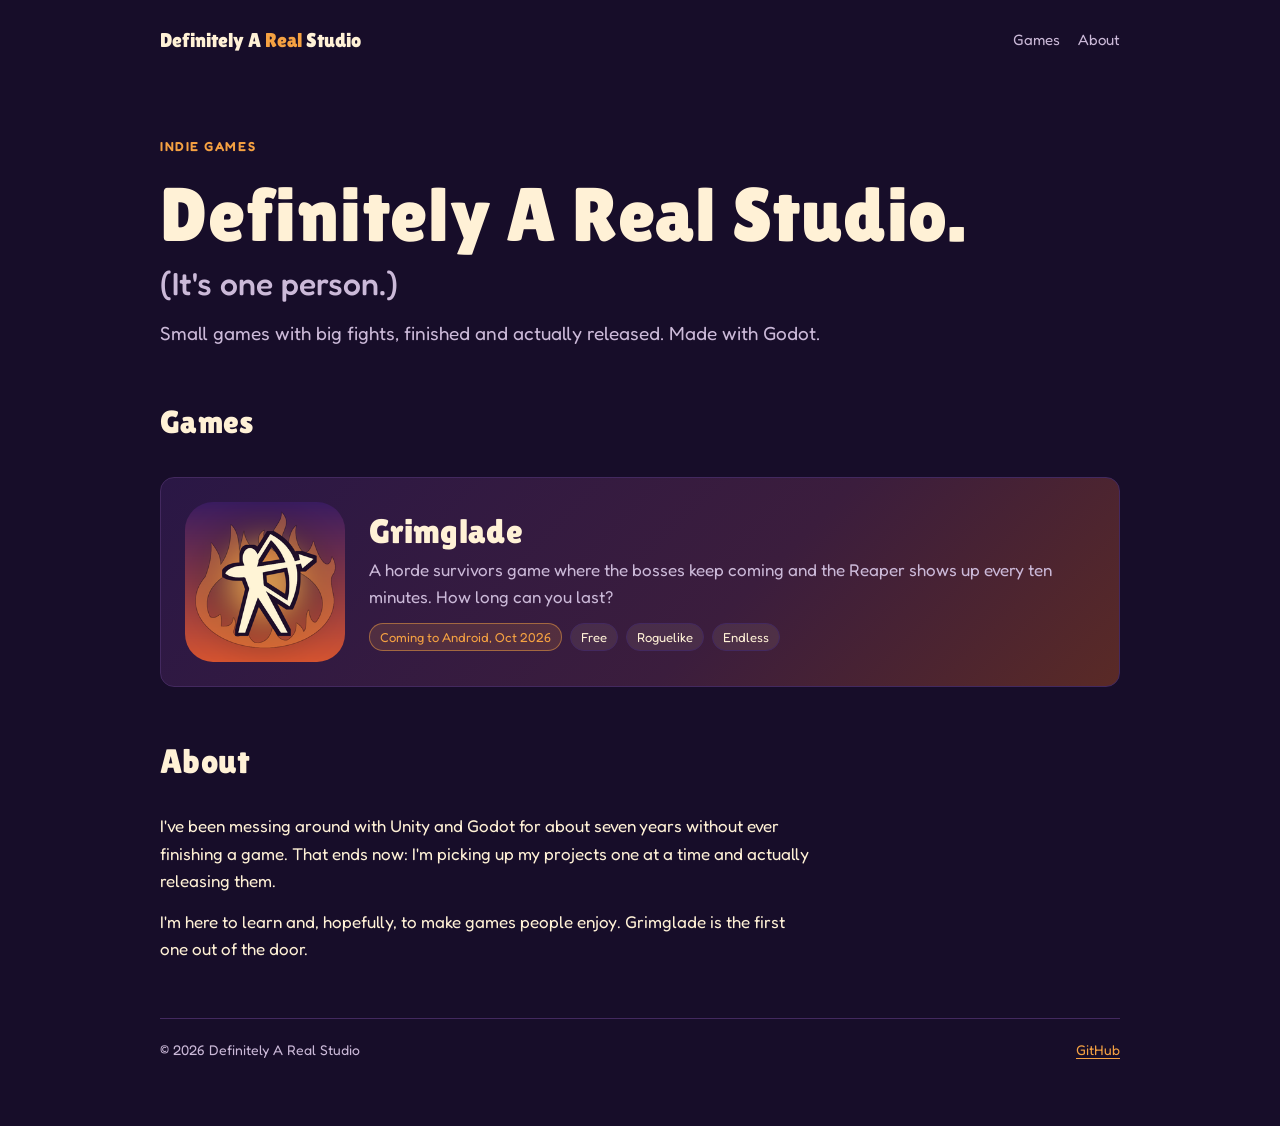
==== index.html @ 6ee73f91 "Studio site: home, Grimglade page and privacy policy" ====
<!doctype html>
<html lang="en">
<head>
  <meta charset="utf-8">
  <meta name="viewport" content="width=device-width, initial-scale=1">
  <title>Definitely A Real Studio</title>
  <meta name="description" content="Definitely A Real Studio is a one-person indie game studio. First game: Grimglade, a horde survivors game where the Reaper comes every 10 minutes.">
  <meta property="og:title" content="Definitely A Real Studio">
  <meta property="og:description" content="A one-person indie studio. First game: Grimglade.">
  <meta property="og:image" content="https://definitelyagamestudio.github.io/assets/grimglade-icon-256.png">
  <link rel="icon" type="image/png" href="assets/favicon.png">
  <link rel="preconnect" href="https://fonts.googleapis.com">
  <link rel="preconnect" href="https://fonts.gstatic.com" crossorigin>
  <link rel="stylesheet" href="https://fonts.googleapis.com/css2?family=Fredoka:wght@400;500;600&family=Lilita+One&display=swap">
  <link rel="stylesheet" href="assets/style.css">
</head>
<body>
  <div class="page">
    <header class="site-head">
      <a class="wordmark" href="./">Definitely A <span>Real</span> Studio</a>
      <nav class="nav" aria-label="Main">
        <a href="#games">Games</a>
        <a href="#about">About</a>
      </nav>
    </header>

    <main class="stack">
      <section class="hero">
        <span class="eyebrow">Indie games</span>
        <h1>Definitely A Real Studio.<span class="fine">(It's one person.)</span></h1>
        <p>Small games with big fights, finished and actually released. Made with Godot.</p>
      </section>

      <section class="games" id="games" aria-labelledby="games-title">
        <h2 id="games-title">Games</h2>
        <a class="game-card" href="grimglade/">
          <img src="assets/grimglade-icon-256.png" alt="Grimglade app icon: an archer drawing a bow in front of flames" width="160" height="160">
          <div>
            <h3>Grimglade</h3>
            <p>A horde survivors game where the bosses keep coming and the Reaper shows up every ten minutes. How long can you last?</p>
            <div class="tags">
              <span class="tag status">Coming to Android, Oct 2026</span>
              <span class="tag">Free</span>
              <span class="tag">Roguelike</span>
              <span class="tag">Endless</span>
            </div>
          </div>
        </a>
      </section>

      <section class="about" id="about" aria-labelledby="about-title">
        <h2 id="about-title">About</h2>
        <p>I've been messing around with Unity and Godot for about seven years without ever finishing a game. That ends now: I'm picking up my projects one at a time and actually releasing them.</p>
        <p>I'm here to learn and, hopefully, to make games people enjoy. Grimglade is the first one out of the door.</p>
      </section>
    </main>

    <footer class="site-foot">
      <span>© 2026 Definitely A Real Studio</span>
      <a href="https://github.com/DefinitelyAGameStudio">GitHub</a>
    </footer>
  </div>
</body>
</html>
---- assets/style.css ----
/* Definitely A Real Studio - shared styles. Colours come from the Grimglade key art. */
:root {
  --night: #170d29;
  --plum: #2a1745;
  --plum-line: #43295f;
  --ember: #e0662e;
  --flame: #f5a142;
  --bone: #fff1d6;
  --muted: #cbb9d8;
  --reaper: #b36bff;
  --radius: 14px;
  color-scheme: dark;
}

* { box-sizing: border-box; }

body {
  margin: 0;
  padding: 0 16px;
  background: var(--night);
  color: var(--bone);
  font: 17px/1.6 "Fredoka", "Trebuchet MS", system-ui, sans-serif;
}

a { color: var(--flame); text-underline-offset: 3px; }
a:hover { color: var(--bone); }
a:focus-visible, .button:focus-visible { outline: 3px solid var(--flame); outline-offset: 3px; }

h1, h2, h3 {
  font-family: "Lilita One", "Impact", system-ui, sans-serif;
  font-weight: 400;
  line-height: 1.1;
  letter-spacing: 0.01em;
  text-wrap: balance;
  margin: 0;
}

.page { max-width: 960px; margin: 0 auto; padding-block: 24px 64px; display: grid; gap: 56px; }
.stack { display: grid; gap: 56px; }

/* Header */
.site-head { display: flex; flex-wrap: wrap; align-items: center; justify-content: space-between; gap: 12px; }
.wordmark { font-family: "Lilita One", system-ui, sans-serif; font-size: 20px; color: var(--bone); text-decoration: none; }
.wordmark span { color: var(--flame); }
.nav { display: flex; gap: 18px; font-size: 15px; }
.nav a { color: var(--muted); text-decoration: none; }
.nav a:hover { color: var(--bone); }

/* Studio hero */
.hero { display: grid; gap: 16px; padding-top: 24px; }
.hero h1 { font-size: clamp(40px, 8vw, 76px); }
.hero h1 .fine { display: block; font-size: 0.42em; color: var(--muted); margin-top: 10px; font-family: "Fredoka", system-ui, sans-serif; font-weight: 500; letter-spacing: 0; }
.hero p { margin: 0; max-width: 60ch; color: var(--muted); font-size: 19px; }

.eyebrow { font-size: 13px; letter-spacing: 0.12em; text-transform: uppercase; color: var(--flame); font-weight: 600; }

/* Game card */
.games { display: grid; gap: 20px; }
.game-card {
  display: grid;
  grid-template-columns: 160px 1fr;
  gap: 24px;
  align-items: center;
  padding: 24px;
  border-radius: var(--radius);
  background: linear-gradient(135deg, var(--plum), #3b1d3d 60%, #5a2a26);
  border: 1px solid var(--plum-line);
  text-decoration: none;
  color: var(--bone);
  transition: transform 0.2s ease, border-color 0.2s ease;
}
.game-card:hover { transform: translateY(-3px); border-color: var(--ember); color: var(--bone); }
.game-card img { width: 160px; height: 160px; border-radius: 28px; display: block; }
.game-card h3 { font-size: 34px; }
.game-card p { margin: 6px 0 12px; color: var(--muted); }

.tags { display: flex; flex-wrap: wrap; gap: 8px; }
.tag { font-size: 13px; padding: 3px 10px; border-radius: 99px; background: rgba(255, 241, 214, 0.08); border: 1px solid var(--plum-line); color: var(--bone); }
.tag.status { background: rgba(245, 161, 66, 0.15); border-color: rgba(245, 161, 66, 0.5); color: var(--flame); }

/* About */
.about { display: grid; gap: 14px; max-width: 65ch; }
.about h2 { font-size: 34px; }
.about p { margin: 0; }

/* Game page */
.game-hero { display: grid; grid-template-columns: 220px 1fr; gap: 32px; align-items: center; padding-top: 16px; }
.game-hero img { width: 220px; height: 220px; border-radius: 40px; box-shadow: 0 20px 60px rgba(224, 102, 46, 0.25); }
.game-hero h1 { font-size: clamp(48px, 9vw, 88px); }
.game-hero .pitch { font-size: 20px; color: var(--muted); margin: 8px 0 16px; max-width: 48ch; }
.buttons { display: flex; flex-wrap: wrap; gap: 10px; align-items: center; }
.button {
  display: inline-block; padding: 10px 18px; border-radius: 99px; font-weight: 600; text-decoration: none;
  background: var(--ember); color: var(--night);
}
.button.ghost { background: transparent; color: var(--bone); border: 1px solid var(--plum-line); }
.button[aria-disabled="true"] { opacity: 0.55; pointer-events: none; }

section h2 { font-size: 32px; margin-bottom: 18px; }
.section-intro { margin: -8px 0 20px; color: var(--muted); max-width: 60ch; }

/* The run timeline: a real sequence, so it is drawn as one */
.timeline { list-style: none; margin: 0; padding: 0; display: grid; gap: 0; }
.timeline li { display: grid; grid-template-columns: 84px 1fr; gap: 18px; padding: 14px 0; border-top: 1px solid var(--plum-line); }
.timeline li:first-child { border-top: 0; }
.timeline time { font-family: "Lilita One", system-ui, sans-serif; font-size: 24px; color: var(--flame); font-variant-numeric: tabular-nums; }
.timeline li.reaper time { color: var(--reaper); }
.timeline strong { display: block; font-weight: 600; }
.timeline span { color: var(--muted); font-size: 15px; }

.features { display: grid; grid-template-columns: repeat(auto-fit, minmax(240px, 1fr)); gap: 16px; }
.feature { padding: 20px; border-radius: var(--radius); background: var(--plum); border: 1px solid var(--plum-line); }
.feature h3 { font-size: 22px; margin-bottom: 6px; color: var(--flame); }
.feature p { margin: 0; color: var(--muted); font-size: 16px; }

.counts { display: grid; grid-template-columns: repeat(auto-fit, minmax(130px, 1fr)); gap: 12px; }
.count { padding: 16px; border-radius: var(--radius); border: 1px solid var(--plum-line); text-align: center; }
.count b { display: block; font-family: "Lilita One", system-ui, sans-serif; font-size: 36px; font-weight: 400; color: var(--bone); font-variant-numeric: tabular-nums; }
.count span { color: var(--muted); font-size: 14px; }

/* Long-form text (privacy policy) */
.prose { max-width: 68ch; display: grid; gap: 14px; }
.prose h1 { font-size: clamp(36px, 6vw, 52px); }
.prose h2 { font-size: 24px; margin-top: 18px; }
.prose p, .prose ul { margin: 0; }
.prose li + li { margin-top: 6px; }
.prose .updated { color: var(--muted); }

.site-foot { border-top: 1px solid var(--plum-line); padding-top: 20px; color: var(--muted); font-size: 14px; display: flex; flex-wrap: wrap; gap: 8px 20px; justify-content: space-between; }

@media (max-width: 640px) {
  body { font-size: 16px; }
  .game-card { grid-template-columns: 1fr; }
  .game-card img { width: 120px; height: 120px; border-radius: 22px; }
  .game-hero { grid-template-columns: 1fr; }
  .game-hero img { width: 150px; height: 150px; border-radius: 30px; }
  .timeline li { grid-template-columns: 64px 1fr; }
}

@media (prefers-reduced-motion: reduce) {
  .game-card { transition: none; }
  .game-card:hover { transform: none; }
}
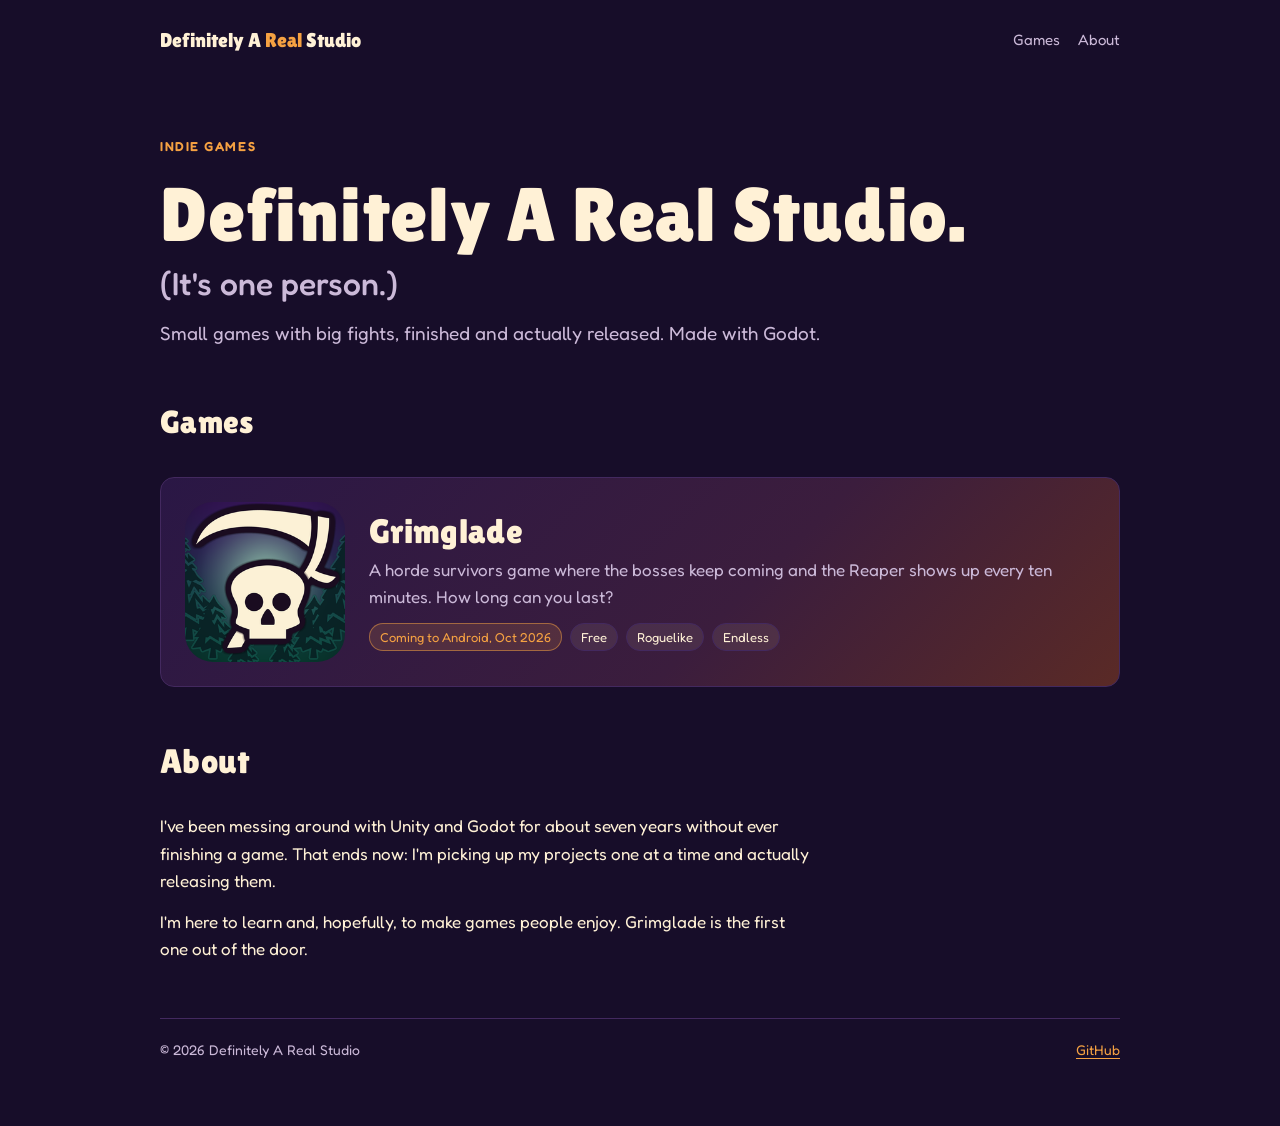
==== commit 98ffabf7: "New Grimglade icon" ====
--- a/index.html
+++ b/index.html
@@ -34,7 +34,7 @@
       <section class="games" id="games" aria-labelledby="games-title">
         <h2 id="games-title">Games</h2>
         <a class="game-card" href="grimglade/">
-          <img src="assets/grimglade-icon-256.png" alt="Grimglade app icon: an archer drawing a bow in front of flames" width="160" height="160">
+          <img src="assets/grimglade-icon-256.png" alt="Grimglade app icon: a skull and scythe over a dark forest glade" width="160" height="160">
           <div>
             <h3>Grimglade</h3>
             <p>A horde survivors game where the bosses keep coming and the Reaper shows up every ten minutes. How long can you last?</p>
